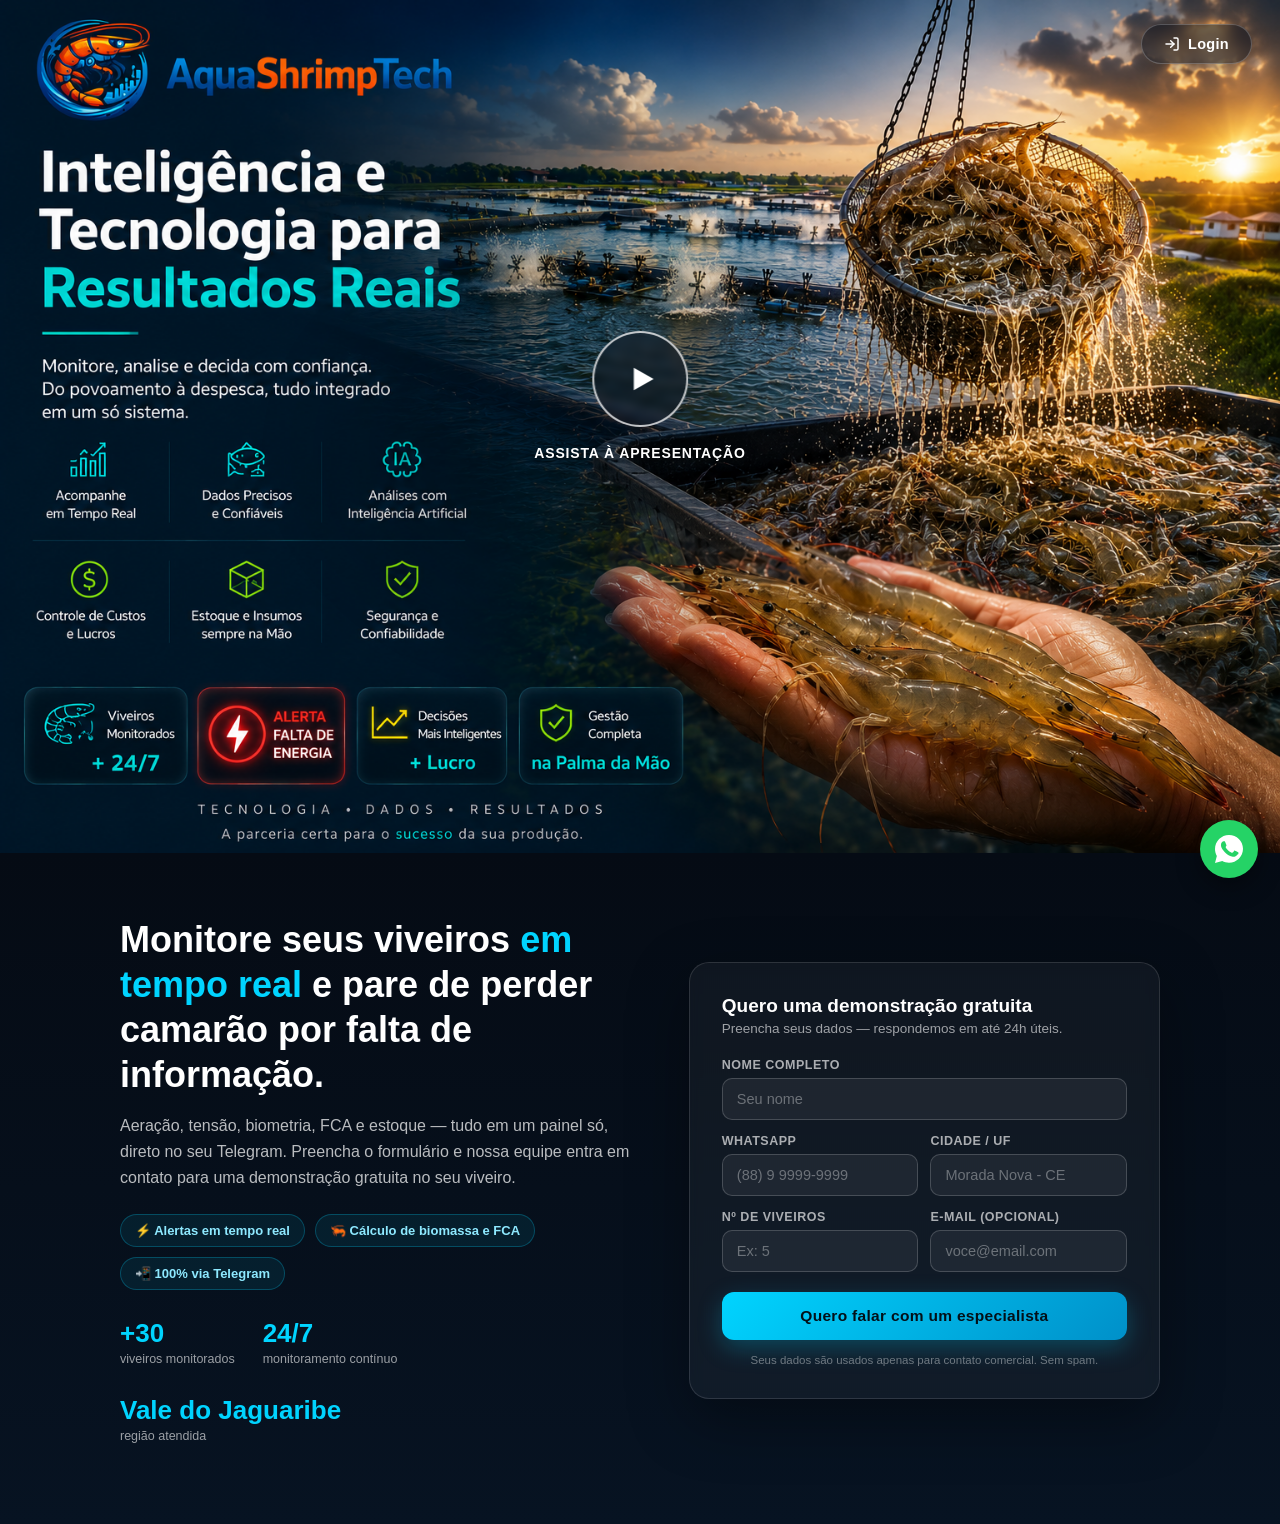
==== index.html @ 1545693d "Update index.html" ====
<!DOCTYPE html>
<html lang="pt-BR">
<head>
<meta charset="UTF-8">
<meta name="viewport" content="width=device-width, initial-scale=1.0">
<title>AquaShrimpTech — Inteligência e Tecnologia para Resultados Reais</title>
<style>

  /* ============================================================
     ⚙️  CONFIGURAÇÃO — edite só estas linhas
     ============================================================ */
  :root{
    --video-src: "https://raw.githubusercontent.com/aquashrimptech-arch/aquashrimptech-dashboard/main/apresentacao.mp4";
    --whatsapp-numero: "5585900000000"; /* ← troque pelo seu WhatsApp com DDI+DDD, só números */
  }

  *{box-sizing:border-box; margin:0; padding:0;}
  html,body{height:100%;}
  body{
    font-family:-apple-system,BlinkMacSystemFont,"Segoe UI",Roboto,Arial,sans-serif;
    background:#050b14;
    color:#fff;
    overflow-x:hidden;
  }

  /* ===== IMAGEM COMPLETA — sem cortes, sempre inteira ===== */
  .splash{
    position:relative;
    width:100%;
    line-height:0;
  }
  .splash picture{display:block;}
  .splash img{
    display:block;
    width:100%;
    height:auto;
  }

  .center-overlay{
    position:fixed;
    top:0; left:0; right:0; bottom:0;
    z-index:5;
    pointer-events:none;
    background:radial-gradient(ellipse at center, rgba(0,0,0,.32) 0%, rgba(0,0,0,0) 42%);
  }

  /* ===== BOTÃO DE LOGIN ===== */
  .login-btn{
    position:fixed;
    top:24px;
    right:28px;
    z-index:40;
    display:inline-flex;
    align-items:center;
    gap:8px;
    background:rgba(8,16,28,.55);
    backdrop-filter:blur(8px);
    border:1px solid rgba(255,255,255,.22);
    color:#fff;
    font-size:14.5px;
    font-weight:700;
    letter-spacing:.02em;
    padding:11px 22px;
    border-radius:999px;
    text-decoration:none;
    box-shadow:0 4px 18px rgba(0,0,0,.3);
    transition:background .18s, border-color .18s, transform .12s;
  }
  .login-btn:hover{
    background:rgba(0,212,255,.16);
    border-color:rgba(0,212,255,.55);
    transform:translateY(-1px);
  }
  .login-btn svg{width:16px;height:16px;flex-shrink:0;}

  /* ===== BOTÃO DE PLAY ===== */
  .play-wrap{
    position:fixed;
    top:44%;
    left:50%;
    transform:translate(-50%,-50%);
    z-index:10;
    display:flex;
    flex-direction:column;
    align-items:center;
    gap:18px;
  }
  .play-btn{
    width:96px;
    height:96px;
    border-radius:50%;
    background:rgba(8,16,28,.5);
    border:2px solid rgba(255,255,255,.75);
    backdrop-filter:blur(4px);
    display:flex;
    align-items:center;
    justify-content:center;
    cursor:pointer;
    box-shadow:0 0 0 0 rgba(0,212,255,.5);
    animation:pulse 2.4s ease-out infinite;
    transition:transform .18s, background .18s, border-color .18s;
  }
  .play-btn:hover{
    transform:scale(1.06);
    background:rgba(0,212,255,.22);
    border-color:#00d4ff;
  }
  .play-btn svg{width:34px;height:34px;margin-left:5px;fill:#fff;}
  @keyframes pulse{
    0%   { box-shadow:0 0 0 0 rgba(0,212,255,.45); }
    70%  { box-shadow:0 0 0 26px rgba(0,212,255,0); }
    100% { box-shadow:0 0 0 0 rgba(0,212,255,0); }
  }
  .play-label{
    font-size:14px;
    font-weight:600;
    letter-spacing:.06em;
    text-transform:uppercase;
    color:#fff;
    text-shadow:0 2px 10px rgba(0,0,0,.6);
  }

  /* ===== PLAYER DE VÍDEO ===== */
  .video-modal{
    display:none;
    position:fixed;
    inset:0;
    z-index:100;
    background:rgba(2,6,12,.86);
    backdrop-filter:blur(6px);
    align-items:center;
    justify-content:center;
    padding:24px;
    animation:fadeIn .2s ease-out;
  }
  .video-modal.open{display:flex;}
  @keyframes fadeIn{from{opacity:0;} to{opacity:1;}}

  .video-box{
    position:relative;
    width:100%;
    max-width:960px;
    background:#000;
    border-radius:16px;
    overflow:hidden;
    box-shadow:0 20px 70px rgba(0,0,0,.6);
    border:1px solid rgba(255,255,255,.12);
  }
  .video-box video{
    display:block;
    width:100%;
    max-height:80vh;
    background:#000;
  }
  .video-close{
    position:absolute;
    top:-46px;
    right:0;
    background:rgba(255,255,255,.12);
    border:1px solid rgba(255,255,255,.3);
    color:#fff;
    width:36px;
    height:36px;
    border-radius:50%;
    font-size:18px;
    line-height:1;
    cursor:pointer;
    display:flex;
    align-items:center;
    justify-content:center;
    transition:background .15s;
  }
  .video-close:hover{background:rgba(255,255,255,.25);}

  /* ============================================================
     ★ NOVO — SEÇÃO DE CAPTAÇÃO DE LEADS (abaixo da capa)
     ============================================================ */
  .lead-section{
    position:relative;
    z-index:2;
    background:linear-gradient(180deg,#050b14 0%, #071322 100%);
    padding:64px 20px 80px;
  }
  .lead-wrap{
    max-width:1040px;
    margin:0 auto;
    display:grid;
    grid-template-columns:1.05fr .95fr;
    gap:48px;
    align-items:center;
  }
  @media(max-width:860px){
    .lead-wrap{grid-template-columns:1fr; gap:32px;}
  }

  .lead-pitch h2{
    font-size:clamp(24px,3.4vw,36px);
    line-height:1.25;
    margin-bottom:16px;
  }
  .lead-pitch h2 span{color:#00d4ff;}
  .lead-pitch p{
    color:rgba(255,255,255,.72);
    font-size:16px;
    line-height:1.6;
    margin-bottom:24px;
  }

  .badges{display:flex; flex-wrap:wrap; gap:10px; margin-bottom:28px;}
  .badge{
    display:flex; align-items:center; gap:8px;
    background:rgba(0,212,255,.08);
    border:1px solid rgba(0,212,255,.25);
    color:#8ee9ff;
    font-size:13px;
    font-weight:600;
    padding:8px 14px;
    border-radius:999px;
  }

  .social-proof{
    display:flex; gap:28px; flex-wrap:wrap;
    margin-top:8px;
  }
  .stat{min-width:110px;}
  .stat b{display:block; font-size:26px; color:#00d4ff;}
  .stat span{font-size:12.5px; color:rgba(255,255,255,.6);}

  /* card do formulário */
  .lead-card{
    background:rgba(255,255,255,.045);
    border:1px solid rgba(255,255,255,.12);
    border-radius:20px;
    padding:32px;
    box-shadow:0 20px 60px rgba(0,0,0,.35);
    backdrop-filter:blur(6px);
  }
  .lead-card h3{font-size:19px; margin-bottom:4px;}
  .lead-card .sub{color:rgba(255,255,255,.6); font-size:13.5px; margin-bottom:22px;}

  .field{margin-bottom:14px;}
  .field label{
    display:block; font-size:12.5px; font-weight:600;
    color:rgba(255,255,255,.65); margin-bottom:6px;
    text-transform:uppercase; letter-spacing:.04em;
  }
  .field input,.field select{
    width:100%;
    background:rgba(255,255,255,.06);
    border:1px solid rgba(255,255,255,.18);
    color:#fff;
    font-size:14.5px;
    padding:12px 14px;
    border-radius:10px;
    outline:none;
    transition:border-color .15s, background .15s;
  }
  .field input::placeholder{color:rgba(255,255,255,.35);}
  .field input:focus,.field select:focus{
    border-color:#00d4ff;
    background:rgba(0,212,255,.06);
  }
  .field-row{display:grid; grid-template-columns:1fr 1fr; gap:12px;}
  @media(max-width:480px){.field-row{grid-template-columns:1fr;}}

  .submit-btn{
    width:100%;
    margin-top:6px;
    background:linear-gradient(135deg,#00d4ff,#0090c9);
    color:#031018;
    font-weight:800;
    font-size:15.5px;
    letter-spacing:.02em;
    border:none;
    padding:15px;
    border-radius:12px;
    cursor:pointer;
    transition:transform .12s, box-shadow .15s;
    box-shadow:0 8px 24px rgba(0,212,255,.25);
  }
  .submit-btn:hover{transform:translateY(-1px); box-shadow:0 10px 30px rgba(0,212,255,.4);}
  .submit-btn:disabled{opacity:.6; cursor:wait; transform:none;}

  .form-msg{
    margin-top:14px;
    font-size:13.5px;
    padding:12px 14px;
    border-radius:10px;
    display:none;
  }
  .form-msg.ok{display:block; background:rgba(0,212,255,.1); border:1px solid rgba(0,212,255,.35); color:#8ee9ff;}
  .form-msg.err{display:block; background:rgba(255,80,80,.1); border:1px solid rgba(255,80,80,.35); color:#ff9c9c;}

  .privacy-note{font-size:11.5px; color:rgba(255,255,255,.4); margin-top:14px; text-align:center;}

  /* ===== BOTÃO FLUTUANTE WHATSAPP ===== */
  .wa-float{
    position:fixed;
    bottom:22px;
    right:22px;
    z-index:50;
    width:58px;
    height:58px;
    border-radius:50%;
    background:#25D366;
    display:flex;
    align-items:center;
    justify-content:center;
    box-shadow:0 8px 24px rgba(0,0,0,.4);
    text-decoration:none;
    transition:transform .15s;
  }
  .wa-float:hover{transform:scale(1.08);}
  .wa-float svg{width:28px;height:28px;fill:#fff;}

  @media(max-width:640px){
    .login-btn{padding:9px 16px;font-size:13px;top:16px;right:16px;}
    .play-btn{width:76px;height:76px;}
    .play-btn svg{width:26px;height:26px;}
    .lead-card{padding:24px;}
  }
</style>
</head>
<body>

  <a href="login.html" class="login-btn">
    <svg viewBox="0 0 24 24" fill="none" stroke="currentColor" stroke-width="2.2" stroke-linecap="round" stroke-linejoin="round">
      <path d="M15 3h4a2 2 0 0 1 2 2v14a2 2 0 0 1-2 2h-4"/>
      <polyline points="10 17 15 12 10 7"/>
      <line x1="15" y1="12" x2="3" y2="12"/>
    </svg>
    Login
  </a>

  <div class="center-overlay"></div>

  <div class="splash">
    <picture>
      <source media="(max-width: 640px)" srcset="assets/capa-aquashrimptech-mobile.png">
      <img src="assets/capa-aquashrimptech.png" alt="AquaShrimpTech — Inteligência e Tecnologia para Resultados Reais">
    </picture>
  </div>

  <div class="play-wrap">
    <button class="play-btn" id="playBtn" aria-label="Assistir apresentação">
      <svg viewBox="0 0 24 24"><polygon points="6,4 20,12 6,20"/></svg>
    </button>
    <span class="play-label">Assista à apresentação</span>
  </div>

  <div class="video-modal" id="videoModal">
    <div class="video-box">
      <button class="video-close" id="closeBtn" aria-label="Fechar vídeo">✕</button>
      <video id="player" controls playsinline>
        <source id="playerSource" src="" type="video/mp4">
        Seu navegador não suporta vídeo HTML5.
      </video>
    </div>
  </div>

  <!-- ============================================================
       ★ NOVO — SEÇÃO DE CAPTAÇÃO DE LEADS
       ============================================================ -->
  <section class="lead-section" id="cadastro">
    <div class="lead-wrap">

      <div class="lead-pitch">
        <h2>Monitore seus viveiros <span>em tempo real</span> e pare de perder camarão por falta de informação.</h2>
        <p>
          Aeração, tensão, biometria, FCA e estoque — tudo em um painel só,
          direto no seu Telegram. Preencha o formulário e nossa equipe entra
          em contato para uma demonstração gratuita no seu viveiro.
        </p>

        <div class="badges">
          <span class="badge">⚡ Alertas em tempo real</span>
          <span class="badge">🦐 Cálculo de biomassa e FCA</span>
          <span class="badge">📲 100% via Telegram</span>
        </div>

        <div class="social-proof">
          <div class="stat"><b>+30</b><span>viveiros monitorados</span></div>
          <div class="stat"><b>24/7</b><span>monitoramento contínuo</span></div>
          <div class="stat"><b>Vale do Jaguaribe</b><span>região atendida</span></div>
        </div>
      </div>

      <div class="lead-card">
        <h3>Quero uma demonstração gratuita</h3>
        <p class="sub">Preencha seus dados — respondemos em até 24h úteis.</p>

        <form id="leadForm">
          <div class="field">
            <label for="nome">Nome completo</label>
            <input type="text" id="nome" name="nome" placeholder="Seu nome" required>
          </div>

          <div class="field-row">
            <div class="field">
              <label for="whatsapp">WhatsApp</label>
              <input type="tel" id="whatsapp" name="whatsapp" placeholder="(88) 9 9999-9999" required>
            </div>
            <div class="field">
              <label for="cidade">Cidade / UF</label>
              <input type="text" id="cidade" name="cidade" placeholder="Morada Nova - CE" required>
            </div>
          </div>

          <div class="field-row">
            <div class="field">
              <label for="viveiros">Nº de viveiros</label>
              <input type="number" id="viveiros" name="viveiros" placeholder="Ex: 5" min="1">
            </div>
            <div class="field">
              <label for="email">E-mail (opcional)</label>
              <input type="email" id="email" name="email" placeholder="voce@email.com">
            </div>
          </div>

          <button type="submit" class="submit-btn" id="submitBtn">Quero falar com um especialista</button>
          <div class="form-msg" id="formMsg"></div>
          <p class="privacy-note">Seus dados são usados apenas para contato comercial. Sem spam.</p>
        </form>
      </div>

    </div>
  </section>

  <!-- Botão flutuante do WhatsApp -->
  <a class="wa-float" id="waFloat" href="#" target="_blank" aria-label="Falar no WhatsApp">
    <svg viewBox="0 0 32 32"><path d="M16 0C7.2 0 0 7.2 0 16c0 2.8.7 5.5 2.1 7.9L0 32l8.3-2.2c2.3 1.3 4.9 1.9 7.7 1.9 8.8 0 16-7.2 16-16S24.8 0 16 0zm9.3 22.6c-.4 1.1-2.2 2.1-3 2.2-.8.1-1.8.2-2.9-.2-.7-.2-1.6-.5-2.7-1-4.7-2-7.8-6.8-8-7.1-.2-.3-1.9-2.5-1.9-4.8s1.2-3.4 1.6-3.9c.4-.4 1-.6 1.3-.6h.9c.3 0 .7 0 1 .8.4 1 1.3 3.2 1.4 3.5.1.3.2.6 0 .9-.2.3-.3.5-.5.8-.3.3-.5.6-.2 1.1.3.5 1.3 2.1 2.8 3.4 1.9 1.7 3.5 2.2 4 2.5.5.2.8.2 1.1-.1.3-.3 1.2-1.4 1.6-1.9.4-.5.7-.4 1.1-.2.4.1 2.6 1.2 3 1.5.4.2.7.3.8.5.2.3.2 1.1-.2 2.1z"/></svg>
  </a>

<script>
  // ============================================================
  // ★ NOVO — URL do Google Apps Script que grava na aba "LEADS" da planilha.
  //   Publique o Code.gs como Web App (Executar como: eu / Acesso: qualquer
  //   pessoa) e cole a URL /exec aqui.
  // ============================================================
  const LEAD_SCRIPT_URL = "COLE_AQUI_A_URL_DO_SEU_APPS_SCRIPT/exec";

  const playBtn     = document.getElementById('playBtn');
  const videoModal  = document.getElementById('videoModal');
  const closeBtn    = document.getElementById('closeBtn');
  const player      = document.getElementById('player');
  const playerSource= document.getElementById('playerSource');

  const videoSrc = getComputedStyle(document.documentElement)
    .getPropertyValue('--video-src')
    .trim()
    .replace(/^"|"$/g, '');

  const VELOCIDADE_PADRAO = 1.5;

  function abrirVideo(){
    playerSource.src = videoSrc;
    player.load();
    player.defaultPlaybackRate = VELOCIDADE_PADRAO;
    player.playbackRate = VELOCIDADE_PADRAO;
    videoModal.classList.add('open');
    player.play().catch(()=>{});
  }
  function fecharVideo(){
    player.pause();
    player.currentTime = 0;
    videoModal.classList.remove('open');
  }
  playBtn.addEventListener('click', abrirVideo);
  closeBtn.addEventListener('click', fecharVideo);
  player.addEventListener('loadedmetadata', function(){ player.playbackRate = VELOCIDADE_PADRAO; });
  videoModal.addEventListener('click', function(e){ if(e.target === videoModal) fecharVideo(); });
  document.addEventListener('keydown', function(e){ if(e.key === 'Escape') fecharVideo(); });

  // ============================================================
  // ★ NOVO — botão flutuante do WhatsApp (monta o link com o numero configurado)
  // ============================================================
  const waNumero = getComputedStyle(document.documentElement)
    .getPropertyValue('--whatsapp-numero').trim().replace(/^"|"$/g,'');
  document.getElementById('waFloat').href =
    "https://wa.me/" + waNumero + "?text=" + encodeURIComponent("Ola! Vi o site da AquaShrimpTech e quero saber mais.");

  // ============================================================
  // ★ NOVO — envio do formulário de leads para o Google Apps Script
  //   (grava na aba "LEADS" da planilha)
  // ============================================================
  const leadForm  = document.getElementById('leadForm');
  const submitBtn = document.getElementById('submitBtn');
  const formMsg   = document.getElementById('formMsg');

  leadForm.addEventListener('submit', function(e){
    e.preventDefault();

    if(LEAD_SCRIPT_URL.indexOf('COLE_AQUI') >= 0){
      formMsg.className = 'form-msg err';
      formMsg.textContent = 'Configuracao pendente: defina LEAD_SCRIPT_URL no topo do arquivo.';
      return;
    }

    const dados = {
      tipo: 'lead',
      nome: document.getElementById('nome').value.trim(),
      whatsapp: document.getElementById('whatsapp').value.trim(),
      cidade: document.getElementById('cidade').value.trim(),
      viveiros: document.getElementById('viveiros').value.trim(),
      email: document.getElementById('email').value.trim(),
      origem: 'Landing Page',
      pagina_url: window.location.href
    };

    submitBtn.disabled = true;
    submitBtn.textContent = 'Enviando...';
    formMsg.className = 'form-msg';
    formMsg.textContent = '';

    // Apps Script Web Apps nao retornam cabecalhos CORS por padrao.
    // Usamos mode:'no-cors' e tratamos como sucesso otimista — a gravacao
    // acontece no servidor independente de conseguirmos ler a resposta aqui.
    fetch(LEAD_SCRIPT_URL, {
      method: 'POST',
      mode: 'no-cors',
      headers: {'Content-Type':'application/x-www-form-urlencoded'},
      body: new URLSearchParams(dados)
    })
    .then(function(){
      formMsg.className = 'form-msg ok';
      formMsg.textContent = '✅ Recebido! Nossa equipe vai entrar em contato pelo WhatsApp em breve.';
      leadForm.reset();
    })
    .catch(function(){
      formMsg.className = 'form-msg err';
      formMsg.textContent = '⚠️ Nao foi possivel enviar agora. Tente novamente ou fale pelo WhatsApp.';
    })
    .finally(function(){
      submitBtn.disabled = false;
      submitBtn.textContent = 'Quero falar com um especialista';
    });
  });
</script>

</body>
</html>
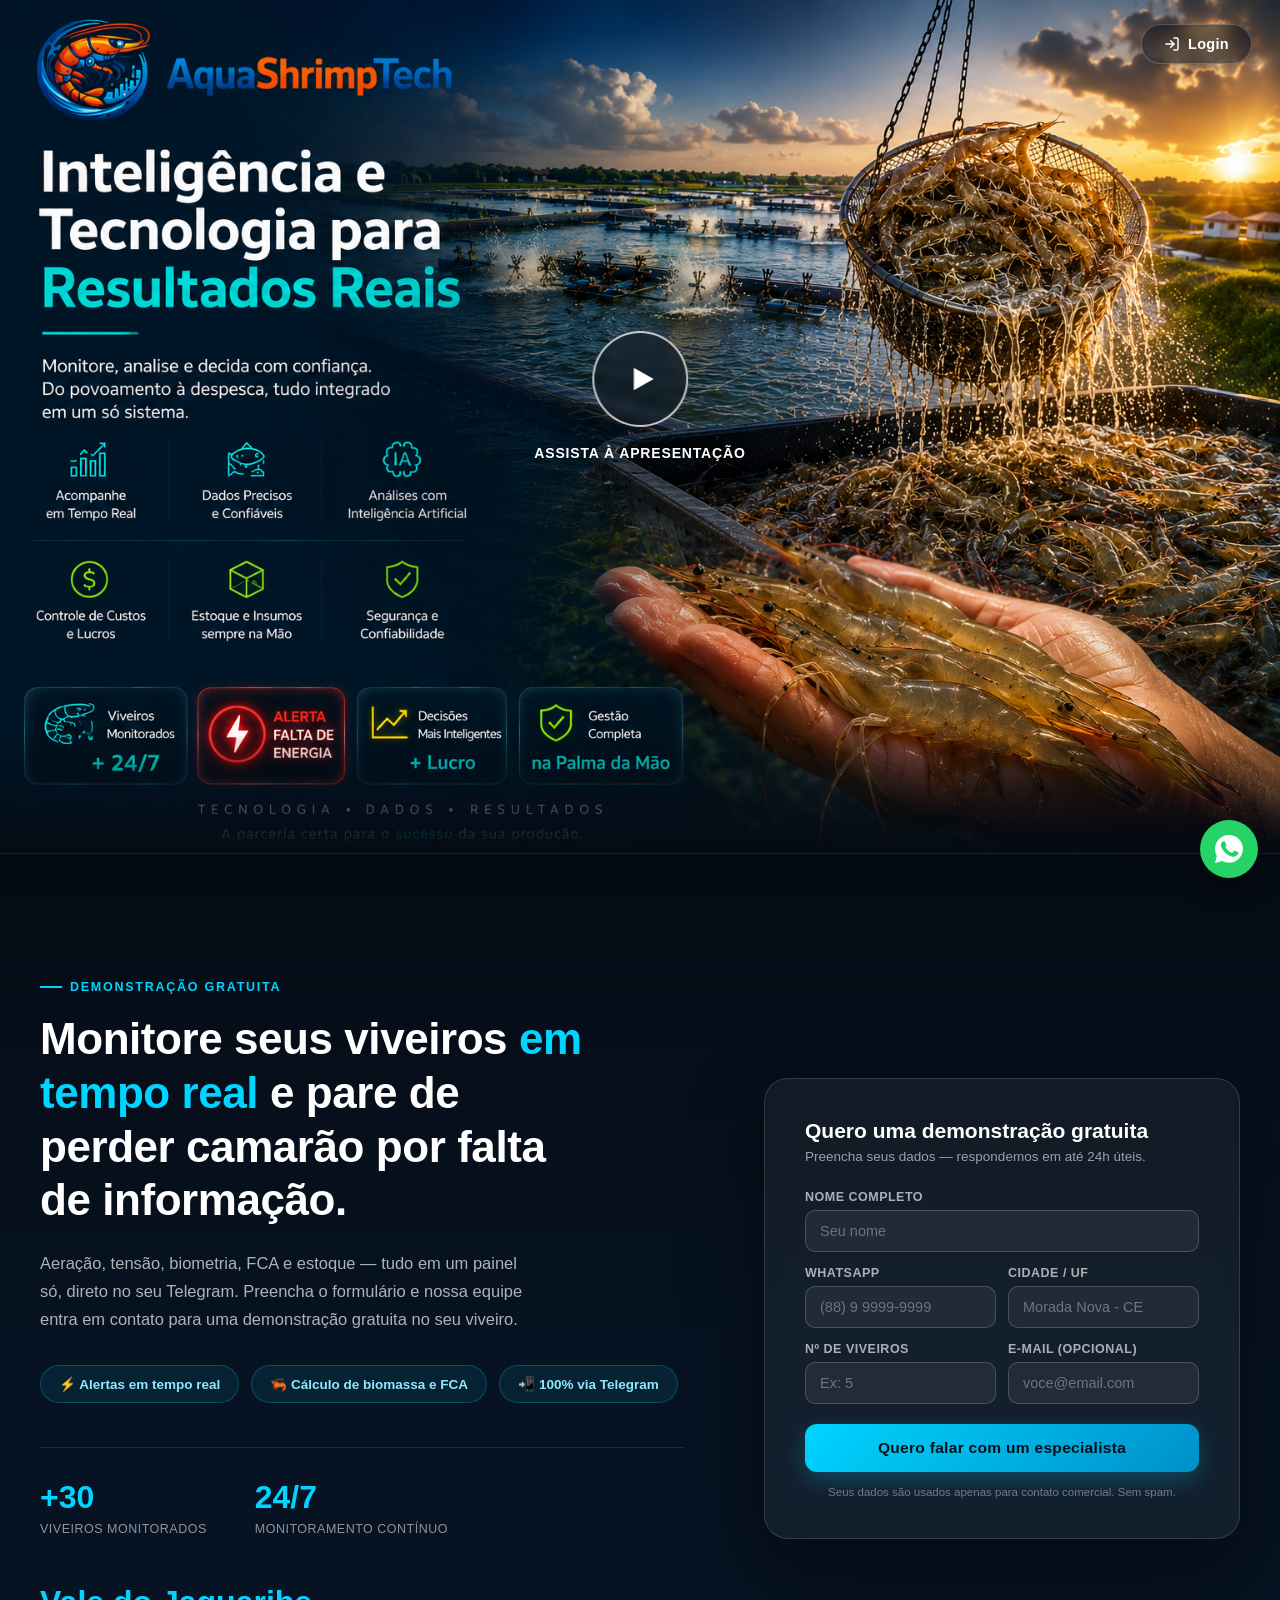
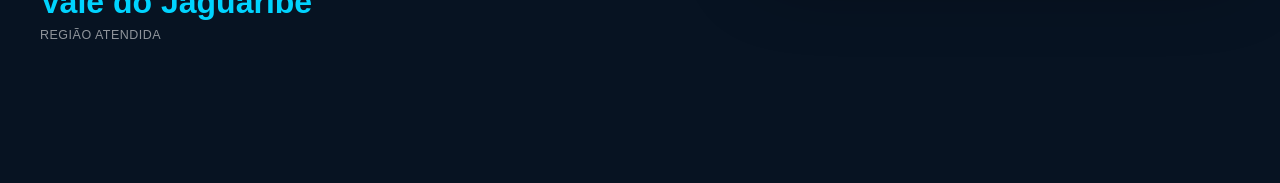
==== commit 179c5b5c: "Update index.html" ====
--- a/index.html
+++ b/index.html
@@ -11,7 +11,7 @@
      ============================================================ */
   :root{
     --video-src: "https://raw.githubusercontent.com/aquashrimptech-arch/aquashrimptech-dashboard/main/apresentacao.mp4";
-    --whatsapp-numero: "5585900000000"; /* ← troque pelo seu WhatsApp com DDI+DDD, só números */
+    --whatsapp-numero: "5585989998910"; /* ← troque pelo seu WhatsApp com DDI+DDD, só números */
   }
 
   *{box-sizing:border-box; margin:0; padding:0;}
@@ -34,6 +34,16 @@
     display:block;
     width:100%;
     height:auto;
+  }
+  /* transição suave da capa para a seção seguinte, evitando corte seco */
+  .splash::after{
+    content:'';
+    display:block;
+    height:120px;
+    margin-top:-120px;
+    position:relative;
+    z-index:1;
+    background:linear-gradient(180deg, rgba(5,11,20,0) 0%, #050b14 100%);
   }
 
   .center-overlay{
@@ -178,65 +188,81 @@
   .lead-section{
     position:relative;
     z-index:2;
-    background:linear-gradient(180deg,#050b14 0%, #071322 100%);
-    padding:64px 20px 80px;
+    background:linear-gradient(180deg,#050b14 0%, #071322 55%, #071322 100%);
+    padding:120px 32px 140px;
+    border-top:1px solid rgba(255,255,255,.06);
   }
   .lead-wrap{
-    max-width:1040px;
+    max-width:1200px;
     margin:0 auto;
     display:grid;
-    grid-template-columns:1.05fr .95fr;
-    gap:48px;
-    align-items:center;
-  }
-  @media(max-width:860px){
-    .lead-wrap{grid-template-columns:1fr; gap:32px;}
+    grid-template-columns:1.15fr .85fr;
+    gap:80px;
+    align-items:center;
+  }
+  @media(max-width:900px){
+    .lead-wrap{grid-template-columns:1fr; gap:48px;}
+    .lead-section{padding:80px 20px 90px;}
+  }
+
+  .lead-eyebrow{
+    display:inline-flex; align-items:center; gap:8px;
+    font-size:12.5px; font-weight:700; letter-spacing:.14em;
+    text-transform:uppercase; color:#00d4ff;
+    margin-bottom:18px;
+  }
+  .lead-eyebrow::before{
+    content:''; width:22px; height:2px; background:#00d4ff; display:inline-block;
   }
 
   .lead-pitch h2{
-    font-size:clamp(24px,3.4vw,36px);
-    line-height:1.25;
-    margin-bottom:16px;
+    font-size:clamp(28px,4vw,44px);
+    line-height:1.22;
+    letter-spacing:-.01em;
+    margin-bottom:22px;
+    max-width:560px;
   }
   .lead-pitch h2 span{color:#00d4ff;}
   .lead-pitch p{
-    color:rgba(255,255,255,.72);
-    font-size:16px;
-    line-height:1.6;
-    margin-bottom:24px;
-  }
-
-  .badges{display:flex; flex-wrap:wrap; gap:10px; margin-bottom:28px;}
+    color:rgba(255,255,255,.68);
+    font-size:16.5px;
+    line-height:1.7;
+    margin-bottom:32px;
+    max-width:500px;
+  }
+
+  .badges{display:flex; flex-wrap:wrap; gap:12px; margin-bottom:44px;}
   .badge{
     display:flex; align-items:center; gap:8px;
     background:rgba(0,212,255,.08);
     border:1px solid rgba(0,212,255,.25);
     color:#8ee9ff;
-    font-size:13px;
+    font-size:13.5px;
     font-weight:600;
-    padding:8px 14px;
+    padding:10px 18px;
     border-radius:999px;
   }
 
   .social-proof{
-    display:flex; gap:28px; flex-wrap:wrap;
-    margin-top:8px;
+    display:flex; gap:48px; flex-wrap:wrap;
+    padding-top:32px;
+    border-top:1px solid rgba(255,255,255,.1);
   }
   .stat{min-width:110px;}
-  .stat b{display:block; font-size:26px; color:#00d4ff;}
-  .stat span{font-size:12.5px; color:rgba(255,255,255,.6);}
+  .stat b{display:block; font-size:32px; font-weight:700; color:#00d4ff; line-height:1.1; margin-bottom:4px;}
+  .stat span{font-size:12.5px; color:rgba(255,255,255,.55); text-transform:uppercase; letter-spacing:.04em;}
 
   /* card do formulário */
   .lead-card{
-    background:rgba(255,255,255,.045);
-    border:1px solid rgba(255,255,255,.12);
-    border-radius:20px;
-    padding:32px;
-    box-shadow:0 20px 60px rgba(0,0,0,.35);
-    backdrop-filter:blur(6px);
-  }
-  .lead-card h3{font-size:19px; margin-bottom:4px;}
-  .lead-card .sub{color:rgba(255,255,255,.6); font-size:13.5px; margin-bottom:22px;}
+    background:rgba(255,255,255,.05);
+    border:1px solid rgba(255,255,255,.14);
+    border-radius:24px;
+    padding:40px;
+    box-shadow:0 30px 80px rgba(0,0,0,.45);
+    backdrop-filter:blur(8px);
+  }
+  .lead-card h3{font-size:21px; margin-bottom:6px;}
+  .lead-card .sub{color:rgba(255,255,255,.58); font-size:13.5px; margin-bottom:26px;}
 
   .field{margin-bottom:14px;}
   .field label{
@@ -365,6 +391,7 @@
     <div class="lead-wrap">
 
       <div class="lead-pitch">
+        <div class="lead-eyebrow">Demonstração gratuita</div>
         <h2>Monitore seus viveiros <span>em tempo real</span> e pare de perder camarão por falta de informação.</h2>
         <p>
           Aeração, tensão, biometria, FCA e estoque — tudo em um painel só,
@@ -437,7 +464,7 @@
   //   Publique o Code.gs como Web App (Executar como: eu / Acesso: qualquer
   //   pessoa) e cole a URL /exec aqui.
   // ============================================================
-  const LEAD_SCRIPT_URL = "COLE_AQUI_A_URL_DO_SEU_APPS_SCRIPT/exec";
+  const LEAD_SCRIPT_URL = "https://script.google.com/macros/s/AKfycbyS13R2URKjBhRBI4vCsiYExg3RwiQcbusdVqM9brvwP-uaz0TRIU2xWbu0JaQI6lVPNw/exec";
 
   const playBtn     = document.getElementById('playBtn');
   const videoModal  = document.getElementById('videoModal');
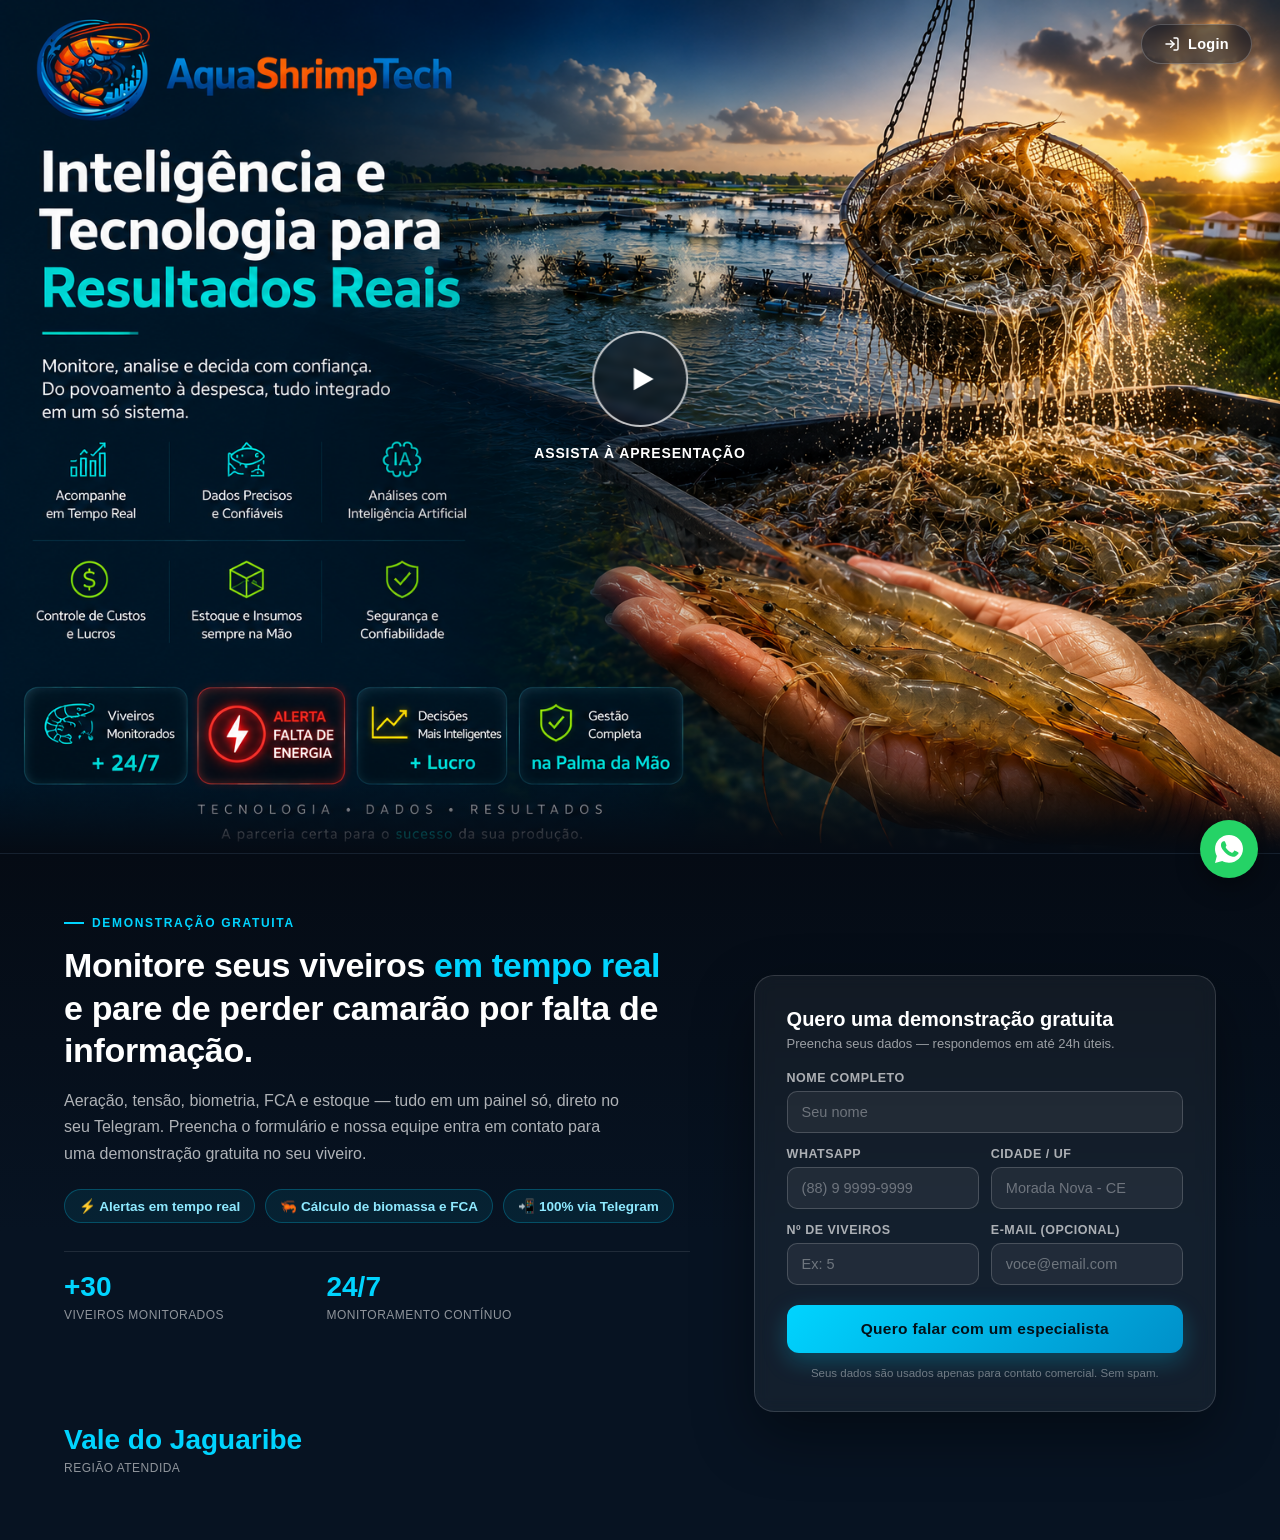
==== commit f4ab0a8c: "Update index.html" ====
--- a/index.html
+++ b/index.html
@@ -11,7 +11,7 @@
      ============================================================ */
   :root{
     --video-src: "https://raw.githubusercontent.com/aquashrimptech-arch/aquashrimptech-dashboard/main/apresentacao.mp4";
-    --whatsapp-numero: "5585989998910"; /* ← troque pelo seu WhatsApp com DDI+DDD, só números */
+    --whatsapp-numero: "5585900000000"; /* ← troque pelo seu WhatsApp com DDI+DDD, só números */
   }
 
   *{box-sizing:border-box; margin:0; padding:0;}
@@ -39,8 +39,8 @@
   .splash::after{
     content:'';
     display:block;
-    height:120px;
-    margin-top:-120px;
+    height:70px;
+    margin-top:-70px;
     position:relative;
     z-index:1;
     background:linear-gradient(180deg, rgba(5,11,20,0) 0%, #050b14 100%);
@@ -189,80 +189,80 @@
     position:relative;
     z-index:2;
     background:linear-gradient(180deg,#050b14 0%, #071322 55%, #071322 100%);
-    padding:120px 32px 140px;
+    padding:56px 5vw 64px;
     border-top:1px solid rgba(255,255,255,.06);
   }
   .lead-wrap{
-    max-width:1200px;
+    max-width:1400px;
     margin:0 auto;
     display:grid;
     grid-template-columns:1.15fr .85fr;
-    gap:80px;
+    gap:5vw;
     align-items:center;
   }
   @media(max-width:900px){
-    .lead-wrap{grid-template-columns:1fr; gap:48px;}
-    .lead-section{padding:80px 20px 90px;}
+    .lead-wrap{grid-template-columns:1fr; gap:32px;}
+    .lead-section{padding:40px 20px 48px;}
   }
 
   .lead-eyebrow{
     display:inline-flex; align-items:center; gap:8px;
-    font-size:12.5px; font-weight:700; letter-spacing:.14em;
+    font-size:12px; font-weight:700; letter-spacing:.14em;
     text-transform:uppercase; color:#00d4ff;
-    margin-bottom:18px;
+    margin-bottom:14px;
   }
   .lead-eyebrow::before{
-    content:''; width:22px; height:2px; background:#00d4ff; display:inline-block;
+    content:''; width:20px; height:2px; background:#00d4ff; display:inline-block;
   }
 
   .lead-pitch h2{
-    font-size:clamp(28px,4vw,44px);
-    line-height:1.22;
+    font-size:clamp(22px,3vw,34px);
+    line-height:1.25;
     letter-spacing:-.01em;
-    margin-bottom:22px;
-    max-width:560px;
+    margin-bottom:16px;
+    max-width:620px;
   }
   .lead-pitch h2 span{color:#00d4ff;}
   .lead-pitch p{
     color:rgba(255,255,255,.68);
-    font-size:16.5px;
-    line-height:1.7;
-    margin-bottom:32px;
-    max-width:500px;
-  }
-
-  .badges{display:flex; flex-wrap:wrap; gap:12px; margin-bottom:44px;}
+    font-size:clamp(14px,1.6vw,16px);
+    line-height:1.65;
+    margin-bottom:22px;
+    max-width:560px;
+  }
+
+  .badges{display:flex; flex-wrap:wrap; gap:10px; margin-bottom:28px;}
   .badge{
-    display:flex; align-items:center; gap:8px;
+    display:flex; align-items:center; gap:7px;
     background:rgba(0,212,255,.08);
     border:1px solid rgba(0,212,255,.25);
     color:#8ee9ff;
-    font-size:13.5px;
+    font-size:clamp(12px,1.4vw,13.5px);
     font-weight:600;
-    padding:10px 18px;
+    padding:8px 14px;
     border-radius:999px;
   }
 
   .social-proof{
-    display:flex; gap:48px; flex-wrap:wrap;
-    padding-top:32px;
+    display:flex; gap:8vw; flex-wrap:wrap;
+    padding-top:20px;
     border-top:1px solid rgba(255,255,255,.1);
   }
-  .stat{min-width:110px;}
-  .stat b{display:block; font-size:32px; font-weight:700; color:#00d4ff; line-height:1.1; margin-bottom:4px;}
-  .stat span{font-size:12.5px; color:rgba(255,255,255,.55); text-transform:uppercase; letter-spacing:.04em;}
+  .stat{min-width:90px;}
+  .stat b{display:block; font-size:clamp(22px,2.6vw,28px); font-weight:700; color:#00d4ff; line-height:1.1; margin-bottom:2px;}
+  .stat span{font-size:12px; color:rgba(255,255,255,.55); text-transform:uppercase; letter-spacing:.04em;}
 
   /* card do formulário */
   .lead-card{
     background:rgba(255,255,255,.05);
     border:1px solid rgba(255,255,255,.14);
-    border-radius:24px;
-    padding:40px;
-    box-shadow:0 30px 80px rgba(0,0,0,.45);
+    border-radius:20px;
+    padding:clamp(20px,3vw,32px);
+    box-shadow:0 24px 60px rgba(0,0,0,.4);
     backdrop-filter:blur(8px);
   }
-  .lead-card h3{font-size:21px; margin-bottom:6px;}
-  .lead-card .sub{color:rgba(255,255,255,.58); font-size:13.5px; margin-bottom:26px;}
+  .lead-card h3{font-size:clamp(17px,2vw,20px); margin-bottom:5px;}
+  .lead-card .sub{color:rgba(255,255,255,.58); font-size:13px; margin-bottom:20px;}
 
   .field{margin-bottom:14px;}
   .field label{
@@ -343,7 +343,9 @@
     .login-btn{padding:9px 16px;font-size:13px;top:16px;right:16px;}
     .play-btn{width:76px;height:76px;}
     .play-btn svg{width:26px;height:26px;}
-    .lead-card{padding:24px;}
+    .lead-card{padding:18px;}
+    .social-proof{gap:24px;}
+    .field-row{gap:10px;}
   }
 </style>
 </head>
@@ -464,7 +466,7 @@
   //   Publique o Code.gs como Web App (Executar como: eu / Acesso: qualquer
   //   pessoa) e cole a URL /exec aqui.
   // ============================================================
-  const LEAD_SCRIPT_URL = "https://script.google.com/macros/s/AKfycbyS13R2URKjBhRBI4vCsiYExg3RwiQcbusdVqM9brvwP-uaz0TRIU2xWbu0JaQI6lVPNw/exec";
+  const LEAD_SCRIPT_URL = "COLE_AQUI_A_URL_DO_SEU_APPS_SCRIPT/exec";
 
   const playBtn     = document.getElementById('playBtn');
   const videoModal  = document.getElementById('videoModal');
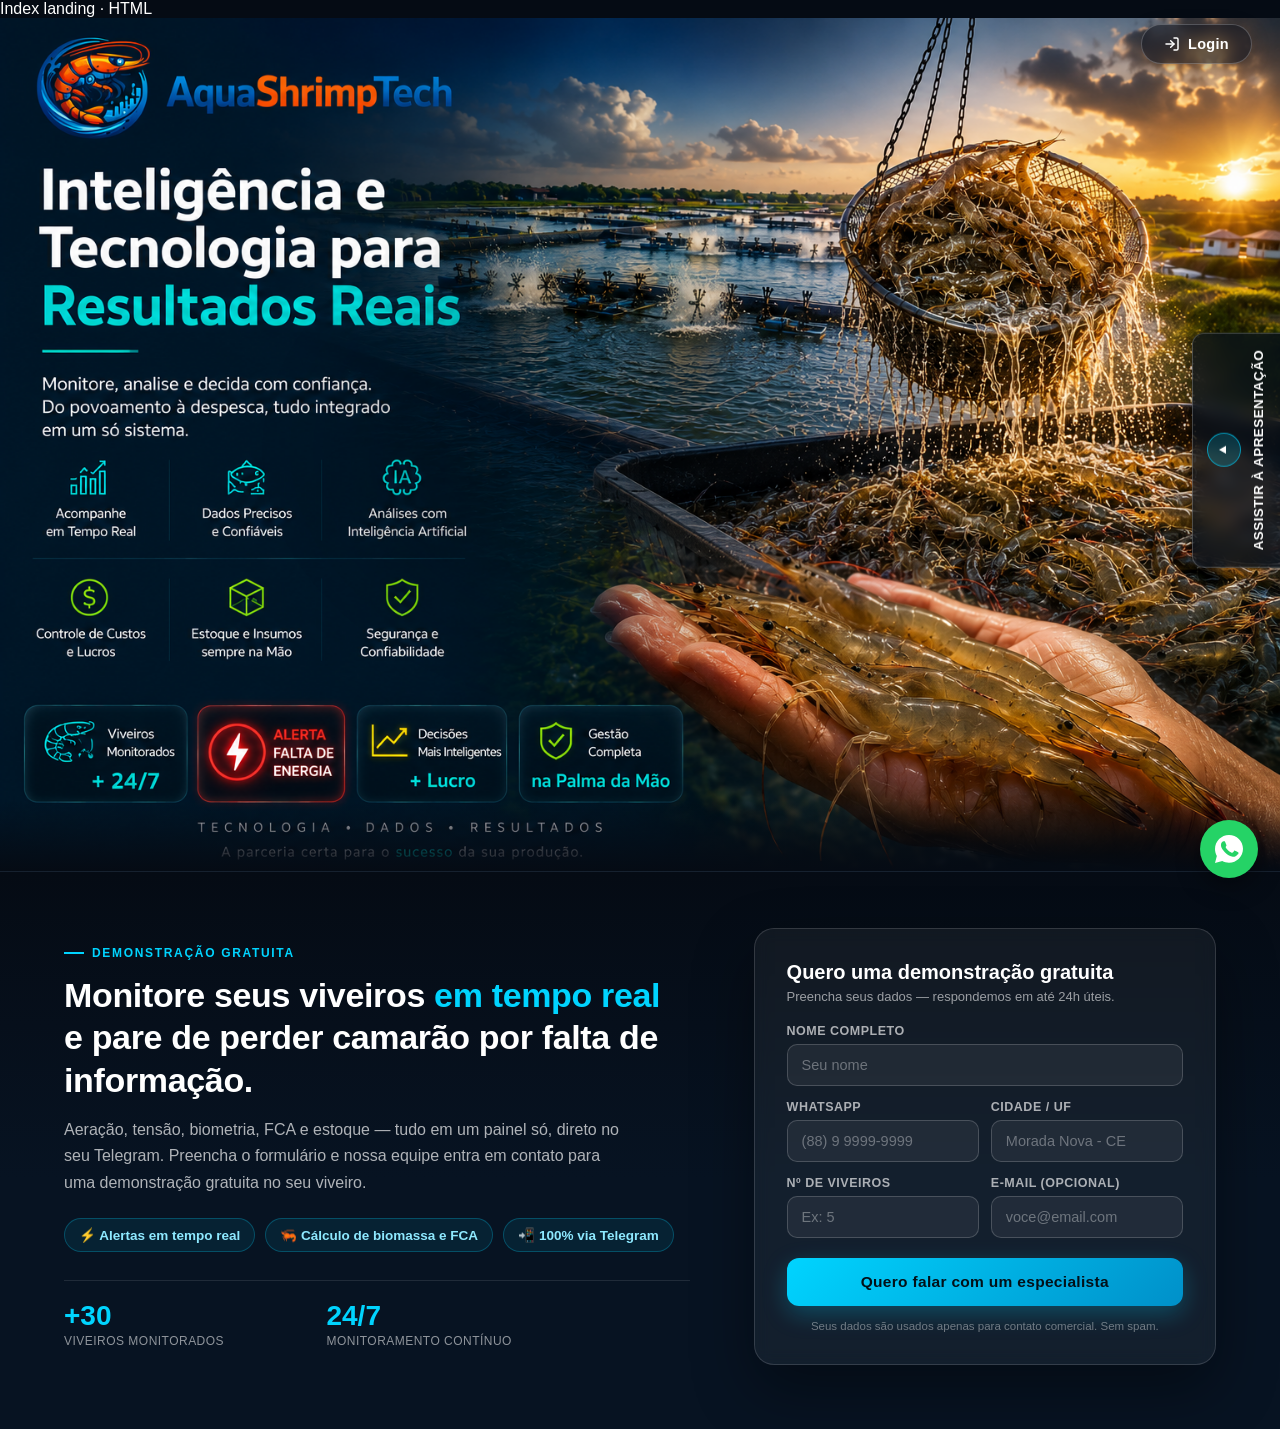
==== commit 13c7c263: "Update index.html" ====
--- a/index.html
+++ b/index.html
@@ -1,3 +1,6 @@
+
+
+Index landing · HTML
 <!DOCTYPE html>
 <html lang="pt-BR">
 <head>
@@ -5,7 +8,7 @@
 <meta name="viewport" content="width=device-width, initial-scale=1.0">
 <title>AquaShrimpTech — Inteligência e Tecnologia para Resultados Reais</title>
 <style>
-
+ 
   /* ============================================================
      ⚙️  CONFIGURAÇÃO — edite só estas linhas
      ============================================================ */
@@ -13,7 +16,7 @@
     --video-src: "https://raw.githubusercontent.com/aquashrimptech-arch/aquashrimptech-dashboard/main/apresentacao.mp4";
     --whatsapp-numero: "5585900000000"; /* ← troque pelo seu WhatsApp com DDI+DDD, só números */
   }
-
+ 
   *{box-sizing:border-box; margin:0; padding:0;}
   html,body{height:100%;}
   body{
@@ -22,7 +25,7 @@
     color:#fff;
     overflow-x:hidden;
   }
-
+ 
   /* ===== IMAGEM COMPLETA — sem cortes, sempre inteira ===== */
   .splash{
     position:relative;
@@ -45,7 +48,7 @@
     z-index:1;
     background:linear-gradient(180deg, rgba(5,11,20,0) 0%, #050b14 100%);
   }
-
+ 
   .center-overlay{
     position:fixed;
     top:0; left:0; right:0; bottom:0;
@@ -53,7 +56,7 @@
     pointer-events:none;
     background:radial-gradient(ellipse at center, rgba(0,0,0,.32) 0%, rgba(0,0,0,0) 42%);
   }
-
+ 
   /* ===== BOTÃO DE LOGIN ===== */
   .login-btn{
     position:fixed;
@@ -82,54 +85,67 @@
     transform:translateY(-1px);
   }
   .login-btn svg{width:16px;height:16px;flex-shrink:0;}
-
-  /* ===== BOTÃO DE PLAY ===== */
-  .play-wrap{
+ 
+  /* ===== BOTÃO LATERAL — "Assistir à apresentação" ===== */
+  .watch-tab{
     position:fixed;
-    top:44%;
-    left:50%;
-    transform:translate(-50%,-50%);
+    top:50%;
+    right:0;
+    transform:translateY(-50%);
     z-index:10;
     display:flex;
-    flex-direction:column;
-    align-items:center;
-    gap:18px;
-  }
-  .play-btn{
-    width:96px;
-    height:96px;
+    align-items:center;
+    gap:10px;
+    background:rgba(8,16,28,.7);
+    backdrop-filter:blur(8px);
+    border:1px solid rgba(255,255,255,.22);
+    border-right:none;
+    color:#fff;
+    font-size:13.5px;
+    font-weight:700;
+    letter-spacing:.03em;
+    padding:16px 14px;
+    border-radius:12px 0 0 12px;
+    cursor:pointer;
+    box-shadow:-4px 4px 18px rgba(0,0,0,.3);
+    transition:background .18s, border-color .18s, padding-right .18s;
+  }
+  .watch-tab:hover{
+    background:rgba(0,212,255,.18);
+    border-color:rgba(0,212,255,.55);
+    padding-right:20px;
+  }
+  .watch-tab .play-circle{
+    width:34px;
+    height:34px;
     border-radius:50%;
-    background:rgba(8,16,28,.5);
-    border:2px solid rgba(255,255,255,.75);
-    backdrop-filter:blur(4px);
+    background:rgba(0,212,255,.18);
+    border:1.5px solid rgba(0,212,255,.6);
     display:flex;
     align-items:center;
     justify-content:center;
-    cursor:pointer;
-    box-shadow:0 0 0 0 rgba(0,212,255,.5);
+    flex-shrink:0;
     animation:pulse 2.4s ease-out infinite;
-    transition:transform .18s, background .18s, border-color .18s;
-  }
-  .play-btn:hover{
-    transform:scale(1.06);
-    background:rgba(0,212,255,.22);
-    border-color:#00d4ff;
-  }
-  .play-btn svg{width:34px;height:34px;margin-left:5px;fill:#fff;}
+  }
+  .watch-tab .play-circle svg{width:12px;height:12px;fill:#00d4ff;margin-left:1px;}
+  .watch-tab span{
+    writing-mode:vertical-rl;
+    text-orientation:mixed;
+    transform:rotate(180deg);
+    text-transform:uppercase;
+  }
   @keyframes pulse{
     0%   { box-shadow:0 0 0 0 rgba(0,212,255,.45); }
-    70%  { box-shadow:0 0 0 26px rgba(0,212,255,0); }
+    70%  { box-shadow:0 0 0 12px rgba(0,212,255,0); }
     100% { box-shadow:0 0 0 0 rgba(0,212,255,0); }
   }
-  .play-label{
-    font-size:14px;
-    font-weight:600;
-    letter-spacing:.06em;
-    text-transform:uppercase;
-    color:#fff;
-    text-shadow:0 2px 10px rgba(0,0,0,.6);
-  }
-
+ 
+  @media(max-width:640px){
+    .watch-tab{padding:12px 10px;}
+    .watch-tab .play-circle{width:28px;height:28px;}
+    .watch-tab span{font-size:11.5px;}
+  }
+ 
   /* ===== PLAYER DE VÍDEO ===== */
   .video-modal{
     display:none;
@@ -145,7 +161,7 @@
   }
   .video-modal.open{display:flex;}
   @keyframes fadeIn{from{opacity:0;} to{opacity:1;}}
-
+ 
   .video-box{
     position:relative;
     width:100%;
@@ -181,7 +197,7 @@
     transition:background .15s;
   }
   .video-close:hover{background:rgba(255,255,255,.25);}
-
+ 
   /* ============================================================
      ★ NOVO — SEÇÃO DE CAPTAÇÃO DE LEADS (abaixo da capa)
      ============================================================ */
@@ -204,7 +220,7 @@
     .lead-wrap{grid-template-columns:1fr; gap:32px;}
     .lead-section{padding:40px 20px 48px;}
   }
-
+ 
   .lead-eyebrow{
     display:inline-flex; align-items:center; gap:8px;
     font-size:12px; font-weight:700; letter-spacing:.14em;
@@ -214,7 +230,7 @@
   .lead-eyebrow::before{
     content:''; width:20px; height:2px; background:#00d4ff; display:inline-block;
   }
-
+ 
   .lead-pitch h2{
     font-size:clamp(22px,3vw,34px);
     line-height:1.25;
@@ -230,7 +246,7 @@
     margin-bottom:22px;
     max-width:560px;
   }
-
+ 
   .badges{display:flex; flex-wrap:wrap; gap:10px; margin-bottom:28px;}
   .badge{
     display:flex; align-items:center; gap:7px;
@@ -242,7 +258,7 @@
     padding:8px 14px;
     border-radius:999px;
   }
-
+ 
   .social-proof{
     display:flex; gap:8vw; flex-wrap:wrap;
     padding-top:20px;
@@ -251,7 +267,7 @@
   .stat{min-width:90px;}
   .stat b{display:block; font-size:clamp(22px,2.6vw,28px); font-weight:700; color:#00d4ff; line-height:1.1; margin-bottom:2px;}
   .stat span{font-size:12px; color:rgba(255,255,255,.55); text-transform:uppercase; letter-spacing:.04em;}
-
+ 
   /* card do formulário */
   .lead-card{
     background:rgba(255,255,255,.05);
@@ -263,7 +279,7 @@
   }
   .lead-card h3{font-size:clamp(17px,2vw,20px); margin-bottom:5px;}
   .lead-card .sub{color:rgba(255,255,255,.58); font-size:13px; margin-bottom:20px;}
-
+ 
   .field{margin-bottom:14px;}
   .field label{
     display:block; font-size:12.5px; font-weight:600;
@@ -288,7 +304,7 @@
   }
   .field-row{display:grid; grid-template-columns:1fr 1fr; gap:12px;}
   @media(max-width:480px){.field-row{grid-template-columns:1fr;}}
-
+ 
   .submit-btn{
     width:100%;
     margin-top:6px;
@@ -306,7 +322,7 @@
   }
   .submit-btn:hover{transform:translateY(-1px); box-shadow:0 10px 30px rgba(0,212,255,.4);}
   .submit-btn:disabled{opacity:.6; cursor:wait; transform:none;}
-
+ 
   .form-msg{
     margin-top:14px;
     font-size:13.5px;
@@ -316,9 +332,9 @@
   }
   .form-msg.ok{display:block; background:rgba(0,212,255,.1); border:1px solid rgba(0,212,255,.35); color:#8ee9ff;}
   .form-msg.err{display:block; background:rgba(255,80,80,.1); border:1px solid rgba(255,80,80,.35); color:#ff9c9c;}
-
+ 
   .privacy-note{font-size:11.5px; color:rgba(255,255,255,.4); margin-top:14px; text-align:center;}
-
+ 
   /* ===== BOTÃO FLUTUANTE WHATSAPP ===== */
   .wa-float{
     position:fixed;
@@ -338,11 +354,9 @@
   }
   .wa-float:hover{transform:scale(1.08);}
   .wa-float svg{width:28px;height:28px;fill:#fff;}
-
+ 
   @media(max-width:640px){
     .login-btn{padding:9px 16px;font-size:13px;top:16px;right:16px;}
-    .play-btn{width:76px;height:76px;}
-    .play-btn svg{width:26px;height:26px;}
     .lead-card{padding:18px;}
     .social-proof{gap:24px;}
     .field-row{gap:10px;}
@@ -350,7 +364,7 @@
 </style>
 </head>
 <body>
-
+ 
   <a href="login.html" class="login-btn">
     <svg viewBox="0 0 24 24" fill="none" stroke="currentColor" stroke-width="2.2" stroke-linecap="round" stroke-linejoin="round">
       <path d="M15 3h4a2 2 0 0 1 2 2v14a2 2 0 0 1-2 2h-4"/>
@@ -359,23 +373,23 @@
     </svg>
     Login
   </a>
-
+ 
   <div class="center-overlay"></div>
-
+ 
   <div class="splash">
     <picture>
       <source media="(max-width: 640px)" srcset="assets/capa-aquashrimptech-mobile.png">
       <img src="assets/capa-aquashrimptech.png" alt="AquaShrimpTech — Inteligência e Tecnologia para Resultados Reais">
     </picture>
   </div>
-
-  <div class="play-wrap">
-    <button class="play-btn" id="playBtn" aria-label="Assistir apresentação">
-      <svg viewBox="0 0 24 24"><polygon points="6,4 20,12 6,20"/></svg>
-    </button>
-    <span class="play-label">Assista à apresentação</span>
+ 
+  <div class="watch-tab" id="playBtn" role="button" tabindex="0" aria-label="Assistir apresentação">
+    <span class="play-circle">
+      <svg viewBox="0 0 24 24"><polygon points="6,4 20,12 6,20" fill="currentColor"/></svg>
+    </span>
+    <span>Assistir à apresentação</span>
   </div>
-
+ 
   <div class="video-modal" id="videoModal">
     <div class="video-box">
       <button class="video-close" id="closeBtn" aria-label="Fechar vídeo">✕</button>
@@ -385,13 +399,13 @@
       </video>
     </div>
   </div>
-
+ 
   <!-- ============================================================
        ★ NOVO — SEÇÃO DE CAPTAÇÃO DE LEADS
        ============================================================ -->
   <section class="lead-section" id="cadastro">
     <div class="lead-wrap">
-
+ 
       <div class="lead-pitch">
         <div class="lead-eyebrow">Demonstração gratuita</div>
         <h2>Monitore seus viveiros <span>em tempo real</span> e pare de perder camarão por falta de informação.</h2>
@@ -400,30 +414,29 @@
           direto no seu Telegram. Preencha o formulário e nossa equipe entra
           em contato para uma demonstração gratuita no seu viveiro.
         </p>
-
+ 
         <div class="badges">
           <span class="badge">⚡ Alertas em tempo real</span>
           <span class="badge">🦐 Cálculo de biomassa e FCA</span>
           <span class="badge">📲 100% via Telegram</span>
         </div>
-
+ 
         <div class="social-proof">
           <div class="stat"><b>+30</b><span>viveiros monitorados</span></div>
           <div class="stat"><b>24/7</b><span>monitoramento contínuo</span></div>
-          <div class="stat"><b>Vale do Jaguaribe</b><span>região atendida</span></div>
         </div>
       </div>
-
+ 
       <div class="lead-card">
         <h3>Quero uma demonstração gratuita</h3>
         <p class="sub">Preencha seus dados — respondemos em até 24h úteis.</p>
-
+ 
         <form id="leadForm">
           <div class="field">
             <label for="nome">Nome completo</label>
             <input type="text" id="nome" name="nome" placeholder="Seu nome" required>
           </div>
-
+ 
           <div class="field-row">
             <div class="field">
               <label for="whatsapp">WhatsApp</label>
@@ -434,7 +447,7 @@
               <input type="text" id="cidade" name="cidade" placeholder="Morada Nova - CE" required>
             </div>
           </div>
-
+ 
           <div class="field-row">
             <div class="field">
               <label for="viveiros">Nº de viveiros</label>
@@ -445,21 +458,21 @@
               <input type="email" id="email" name="email" placeholder="voce@email.com">
             </div>
           </div>
-
+ 
           <button type="submit" class="submit-btn" id="submitBtn">Quero falar com um especialista</button>
           <div class="form-msg" id="formMsg"></div>
           <p class="privacy-note">Seus dados são usados apenas para contato comercial. Sem spam.</p>
         </form>
       </div>
-
+ 
     </div>
   </section>
-
+ 
   <!-- Botão flutuante do WhatsApp -->
   <a class="wa-float" id="waFloat" href="#" target="_blank" aria-label="Falar no WhatsApp">
     <svg viewBox="0 0 32 32"><path d="M16 0C7.2 0 0 7.2 0 16c0 2.8.7 5.5 2.1 7.9L0 32l8.3-2.2c2.3 1.3 4.9 1.9 7.7 1.9 8.8 0 16-7.2 16-16S24.8 0 16 0zm9.3 22.6c-.4 1.1-2.2 2.1-3 2.2-.8.1-1.8.2-2.9-.2-.7-.2-1.6-.5-2.7-1-4.7-2-7.8-6.8-8-7.1-.2-.3-1.9-2.5-1.9-4.8s1.2-3.4 1.6-3.9c.4-.4 1-.6 1.3-.6h.9c.3 0 .7 0 1 .8.4 1 1.3 3.2 1.4 3.5.1.3.2.6 0 .9-.2.3-.3.5-.5.8-.3.3-.5.6-.2 1.1.3.5 1.3 2.1 2.8 3.4 1.9 1.7 3.5 2.2 4 2.5.5.2.8.2 1.1-.1.3-.3 1.2-1.4 1.6-1.9.4-.5.7-.4 1.1-.2.4.1 2.6 1.2 3 1.5.4.2.7.3.8.5.2.3.2 1.1-.2 2.1z"/></svg>
   </a>
-
+ 
 <script>
   // ============================================================
   // ★ NOVO — URL do Google Apps Script que grava na aba "LEADS" da planilha.
@@ -467,20 +480,20 @@
   //   pessoa) e cole a URL /exec aqui.
   // ============================================================
   const LEAD_SCRIPT_URL = "COLE_AQUI_A_URL_DO_SEU_APPS_SCRIPT/exec";
-
+ 
   const playBtn     = document.getElementById('playBtn');
   const videoModal  = document.getElementById('videoModal');
   const closeBtn    = document.getElementById('closeBtn');
   const player      = document.getElementById('player');
   const playerSource= document.getElementById('playerSource');
-
+ 
   const videoSrc = getComputedStyle(document.documentElement)
     .getPropertyValue('--video-src')
     .trim()
     .replace(/^"|"$/g, '');
-
+ 
   const VELOCIDADE_PADRAO = 1.5;
-
+ 
   function abrirVideo(){
     playerSource.src = videoSrc;
     player.load();
@@ -495,11 +508,14 @@
     videoModal.classList.remove('open');
   }
   playBtn.addEventListener('click', abrirVideo);
+  playBtn.addEventListener('keydown', function(e){
+    if(e.key === 'Enter' || e.key === ' '){ e.preventDefault(); abrirVideo(); }
+  });
   closeBtn.addEventListener('click', fecharVideo);
   player.addEventListener('loadedmetadata', function(){ player.playbackRate = VELOCIDADE_PADRAO; });
   videoModal.addEventListener('click', function(e){ if(e.target === videoModal) fecharVideo(); });
   document.addEventListener('keydown', function(e){ if(e.key === 'Escape') fecharVideo(); });
-
+ 
   // ============================================================
   // ★ NOVO — botão flutuante do WhatsApp (monta o link com o numero configurado)
   // ============================================================
@@ -507,7 +523,7 @@
     .getPropertyValue('--whatsapp-numero').trim().replace(/^"|"$/g,'');
   document.getElementById('waFloat').href =
     "https://wa.me/" + waNumero + "?text=" + encodeURIComponent("Ola! Vi o site da AquaShrimpTech e quero saber mais.");
-
+ 
   // ============================================================
   // ★ NOVO — envio do formulário de leads para o Google Apps Script
   //   (grava na aba "LEADS" da planilha)
@@ -515,16 +531,16 @@
   const leadForm  = document.getElementById('leadForm');
   const submitBtn = document.getElementById('submitBtn');
   const formMsg   = document.getElementById('formMsg');
-
+ 
   leadForm.addEventListener('submit', function(e){
     e.preventDefault();
-
+ 
     if(LEAD_SCRIPT_URL.indexOf('COLE_AQUI') >= 0){
       formMsg.className = 'form-msg err';
       formMsg.textContent = 'Configuracao pendente: defina LEAD_SCRIPT_URL no topo do arquivo.';
       return;
     }
-
+ 
     const dados = {
       tipo: 'lead',
       nome: document.getElementById('nome').value.trim(),
@@ -535,12 +551,12 @@
       origem: 'Landing Page',
       pagina_url: window.location.href
     };
-
+ 
     submitBtn.disabled = true;
     submitBtn.textContent = 'Enviando...';
     formMsg.className = 'form-msg';
     formMsg.textContent = '';
-
+ 
     // Apps Script Web Apps nao retornam cabecalhos CORS por padrao.
     // Usamos mode:'no-cors' e tratamos como sucesso otimista — a gravacao
     // acontece no servidor independente de conseguirmos ler a resposta aqui.
@@ -565,6 +581,13 @@
     });
   });
 </script>
-
+ 
 </body>
 </html>
+ 
+
+
+
+
+
+
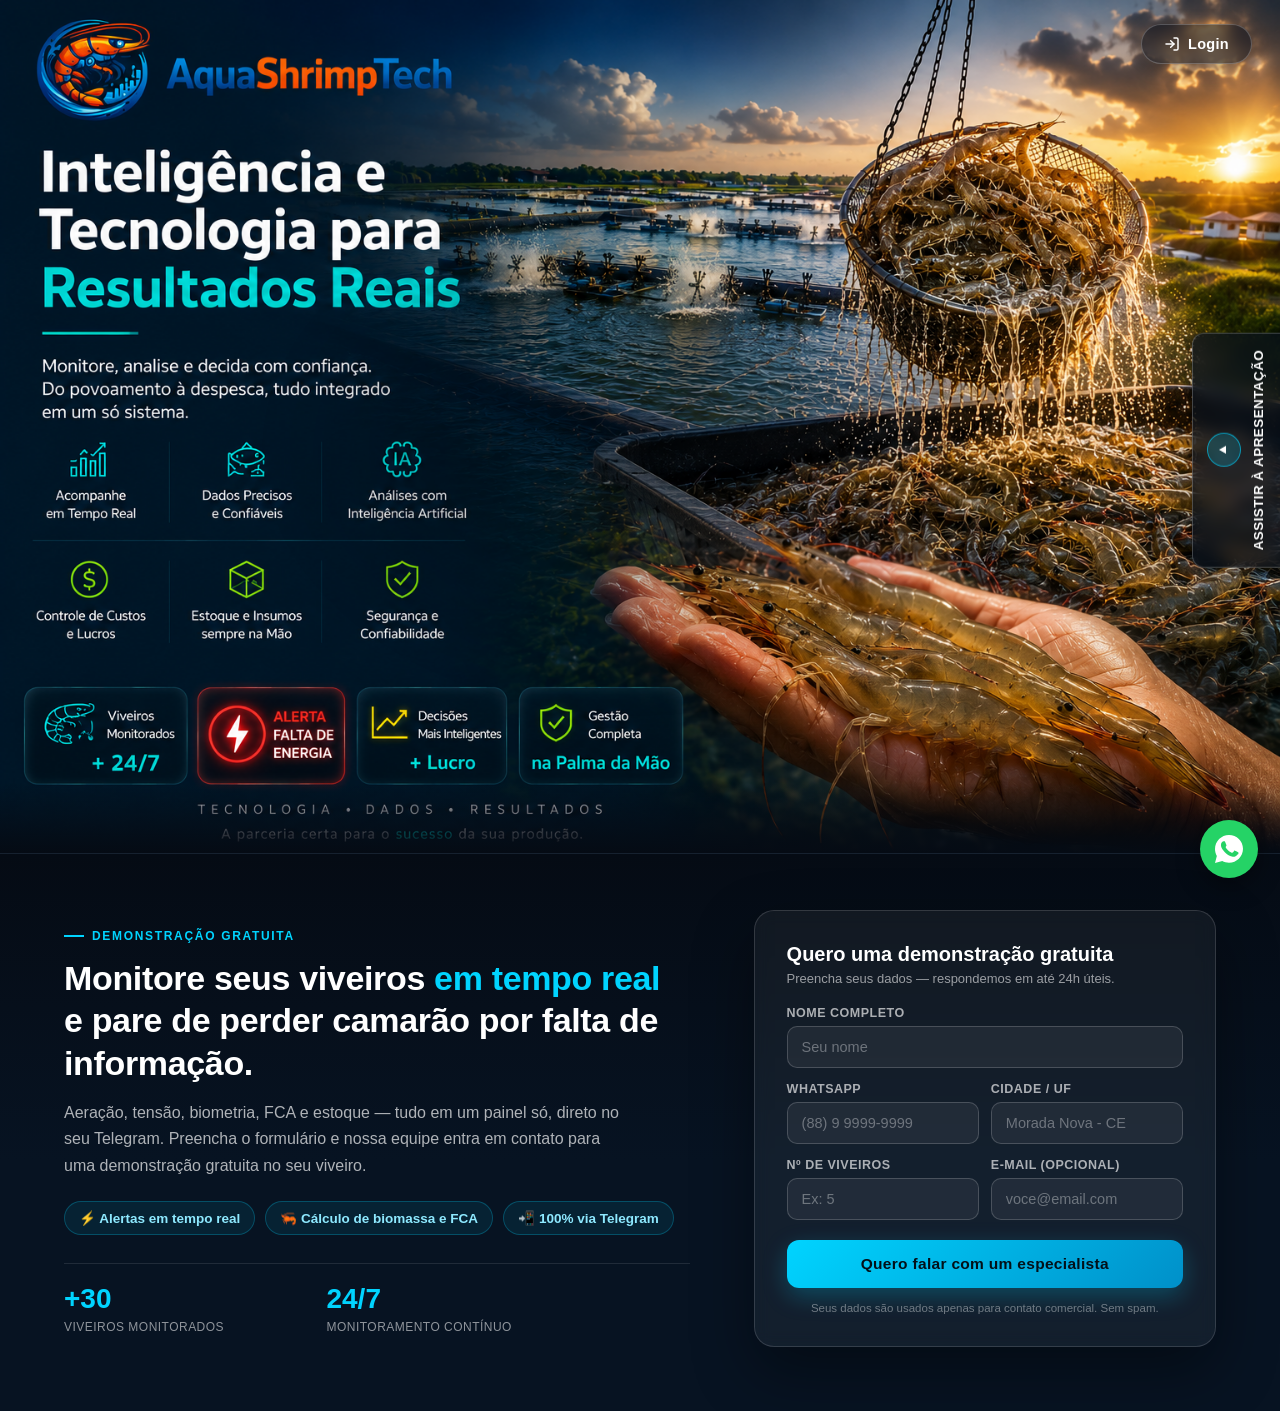
==== commit 52395553: "Update index.html" ====
--- a/index.html
+++ b/index.html
@@ -1,6 +1,3 @@
-
-
-Index landing · HTML
 <!DOCTYPE html>
 <html lang="pt-BR">
 <head>
@@ -14,7 +11,7 @@
      ============================================================ */
   :root{
     --video-src: "https://raw.githubusercontent.com/aquashrimptech-arch/aquashrimptech-dashboard/main/apresentacao.mp4";
-    --whatsapp-numero: "5585900000000"; /* ← troque pelo seu WhatsApp com DDI+DDD, só números */
+    --whatsapp-numero: "5585989998910"; /* ← troque pelo seu WhatsApp com DDI+DDD, só números */
   }
  
   *{box-sizing:border-box; margin:0; padding:0;}
@@ -479,7 +476,7 @@
   //   Publique o Code.gs como Web App (Executar como: eu / Acesso: qualquer
   //   pessoa) e cole a URL /exec aqui.
   // ============================================================
-  const LEAD_SCRIPT_URL = "COLE_AQUI_A_URL_DO_SEU_APPS_SCRIPT/exec";
+  const LEAD_SCRIPT_URL = "https://script.google.com/macros/s/AKfycbyS13R2URKjBhRBI4vCsiYExg3RwiQcbusdVqM9brvwP-uaz0TRIU2xWbu0JaQI6lVPNw/exec";
  
   const playBtn     = document.getElementById('playBtn');
   const videoModal  = document.getElementById('videoModal');
@@ -492,7 +489,7 @@
     .trim()
     .replace(/^"|"$/g, '');
  
-  const VELOCIDADE_PADRAO = 1.5;
+  const VELOCIDADE_PADRAO = 1.2;
  
   function abrirVideo(){
     playerSource.src = videoSrc;
